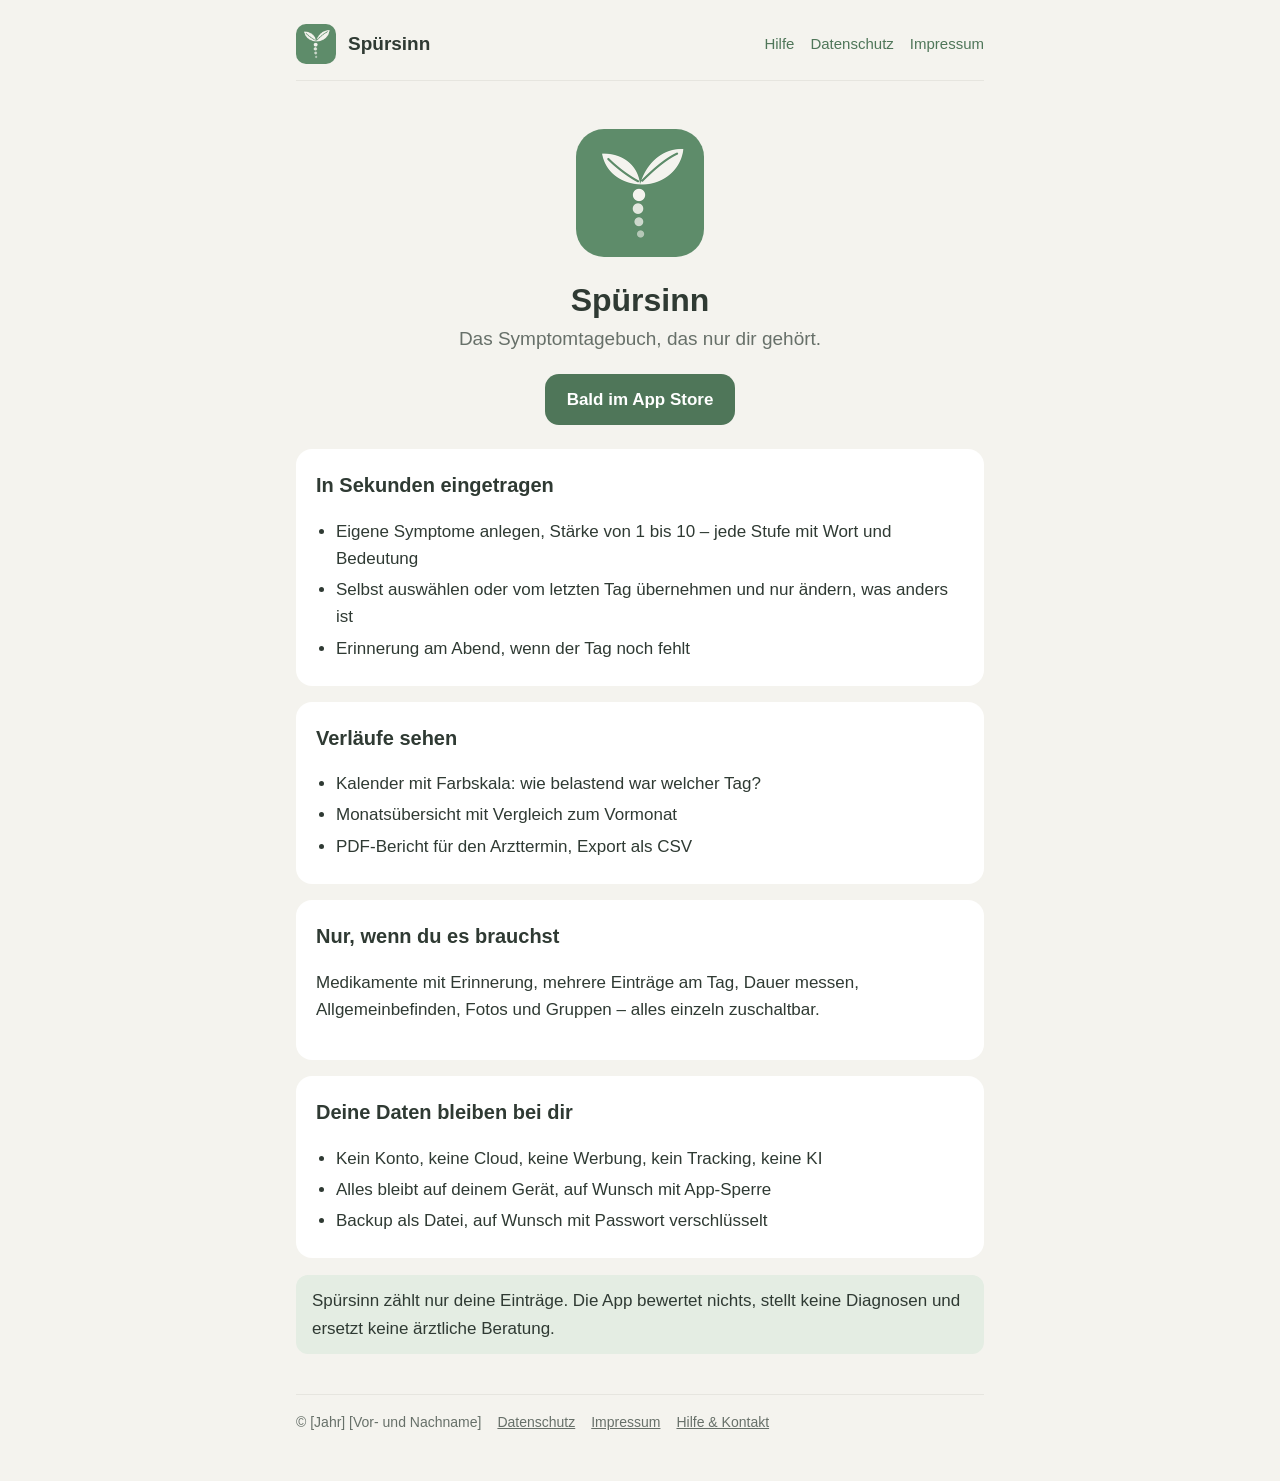
==== index.html @ fda6368c "Webseite: Start, Datenschutz, Impressum, Hilfe Co-Authored-By: Claude Opus 5.5 <noreply@anthropic.co" ====
<!doctype html>
<html lang="de">
<head>
<meta charset="utf-8">
<meta name="viewport" content="width=device-width, initial-scale=1">
<title>Spürsinn – Das Symptomtagebuch</title>
<meta name="description" content="Spürsinn ist ein schlichtes, privates Symptomtagebuch für das iPhone: schnell eintragen, Verläufe sehen, Bericht für den Arzttermin – ohne Konto und ohne Cloud.">
<link rel="icon" href="favicon.png">
<link rel="apple-touch-icon" href="apple-touch-icon.png">
<link rel="stylesheet" href="style.css">
</head>
<body>
<div class="wrap">
<header class="top">
  <a class="home" href="index.html"><img src="icon.png" alt="">Spürsinn</a>
  <nav>
    <a href="support.html">Hilfe</a>
    <a href="datenschutz.html">Datenschutz</a>
    <a href="impressum.html">Impressum</a>
  </nav>
</header>
<main>
<section class="hero">
  <img src="icon.png" alt="App-Symbol von Spürsinn: ein Keimling aus Punkten">
  <h1>Spürsinn</h1>
  <p class="claim">Das Symptomtagebuch, das nur dir gehört.</p>
  <!-- Link zum App Store ergänzen, sobald die App veröffentlicht ist -->
  <a class="badge" href="#">Bald im App Store</a>
</section>

<div class="card">
  <h2>In Sekunden eingetragen</h2>
  <ul class="points">
    <li>Eigene Symptome anlegen, Stärke von 1 bis 10 – jede Stufe mit Wort und Bedeutung</li>
    <li>Selbst auswählen oder vom letzten Tag übernehmen und nur ändern, was anders ist</li>
    <li>Erinnerung am Abend, wenn der Tag noch fehlt</li>
  </ul>
</div>

<div class="card">
  <h2>Verläufe sehen</h2>
  <ul class="points">
    <li>Kalender mit Farbskala: wie belastend war welcher Tag?</li>
    <li>Monatsübersicht mit Vergleich zum Vormonat</li>
    <li>PDF-Bericht für den Arzttermin, Export als CSV</li>
  </ul>
</div>

<div class="card">
  <h2>Nur, wenn du es brauchst</h2>
  <p>Medikamente mit Erinnerung, mehrere Einträge am Tag, Dauer messen, Allgemeinbefinden, Fotos und Gruppen – alles einzeln zuschaltbar.</p>
</div>

<div class="card">
  <h2>Deine Daten bleiben bei dir</h2>
  <ul class="points">
    <li>Kein Konto, keine Cloud, keine Werbung, kein Tracking, keine KI</li>
    <li>Alles bleibt auf deinem Gerät, auf Wunsch mit App-Sperre</li>
    <li>Backup als Datei, auf Wunsch mit Passwort verschlüsselt</li>
  </ul>
</div>

<p class="note">Spürsinn zählt nur deine Einträge. Die App bewertet nichts, stellt keine Diagnosen und ersetzt keine ärztliche Beratung.</p>

</main>
<footer>
  <span>© [Jahr] [Vor- und Nachname]</span>
  <a href="datenschutz.html">Datenschutz</a>
  <a href="impressum.html">Impressum</a>
  <a href="support.html">Hilfe &amp; Kontakt</a>
</footer>
</div>
</body>
</html>
---- style.css ----
/* Spürsinn – Webseite. Farben wie in der App („Salbei“). */
:root {
  --bg: #f4f3ee;
  --card: #ffffff;
  --text: #2f3a33;
  --muted: #677069;
  --accent: #4f7659;
  --accent-soft: #e4ede3;
  --line: #e6e5df;
  --on-accent: #ffffff;
}
@media (prefers-color-scheme: dark) {
  :root {
    --bg: #151916;
    --card: #1f2520;
    --text: #e3e9e2;
    --muted: #8e9a90;
    --accent: #7fae8a;
    --accent-soft: #27342b;
    --line: #2a312b;
    --on-accent: #102014;
  }
}
* { box-sizing: border-box; }
html { -webkit-text-size-adjust: 100%; }
body {
  margin: 0;
  background: var(--bg);
  color: var(--text);
  font: 17px/1.6 -apple-system, BlinkMacSystemFont, "Segoe UI", Roboto, sans-serif;
}
a { color: var(--accent); }
.wrap { max-width: 720px; margin: 0 auto; padding: 24px 16px 48px; }
header.top {
  display: flex; align-items: center; gap: 12px;
  padding-bottom: 16px; border-bottom: 1px solid var(--line); margin-bottom: 24px;
}
header.top img { width: 40px; height: 40px; border-radius: 10px; }
header.top a.home { display: flex; align-items: center; gap: 12px; text-decoration: none; color: var(--text); font-weight: 600; font-size: 19px; }
nav { margin-left: auto; display: flex; gap: 16px; flex-wrap: wrap; font-size: 15px; }
nav a { text-decoration: none; }
.hero { text-align: center; padding: 24px 0 8px; }
.hero img { width: 128px; height: 128px; border-radius: 28px; }
.hero h1 { margin: 16px 0 4px; font-size: 32px; line-height: 1.2; }
.hero p.claim { margin: 0; color: var(--muted); font-size: 19px; }
.badge {
  display: inline-block; margin-top: 20px; padding: 12px 22px; border-radius: 14px;
  background: var(--accent); color: var(--on-accent); text-decoration: none; font-weight: 600;
}
.card { background: var(--card); border-radius: 16px; padding: 20px; margin: 16px 0; }
.card h2 { margin-top: 0; font-size: 20px; }
ul.points { padding-left: 20px; margin: 0; }
ul.points li { margin: 4px 0; }
h1 { font-size: 28px; line-height: 1.25; }
h2 { font-size: 21px; margin-top: 32px; }
.note { background: var(--accent-soft); border-radius: 12px; padding: 12px 16px; }
table { width: 100%; border-collapse: collapse; font-size: 15px; }
th, td { text-align: left; vertical-align: top; padding: 8px 6px; border-bottom: 1px solid var(--line); }
footer { margin-top: 40px; padding-top: 16px; border-top: 1px solid var(--line); color: var(--muted); font-size: 14px; display: flex; gap: 16px; flex-wrap: wrap; }
footer a { color: var(--muted); }
details { background: var(--card); border-radius: 12px; padding: 12px 16px; margin: 10px 0; }
summary { cursor: pointer; font-weight: 600; }
@media (max-width: 480px) {
  nav { margin-left: 0; width: 100%; }
  header.top { flex-wrap: wrap; }
  table { font-size: 14px; }
}
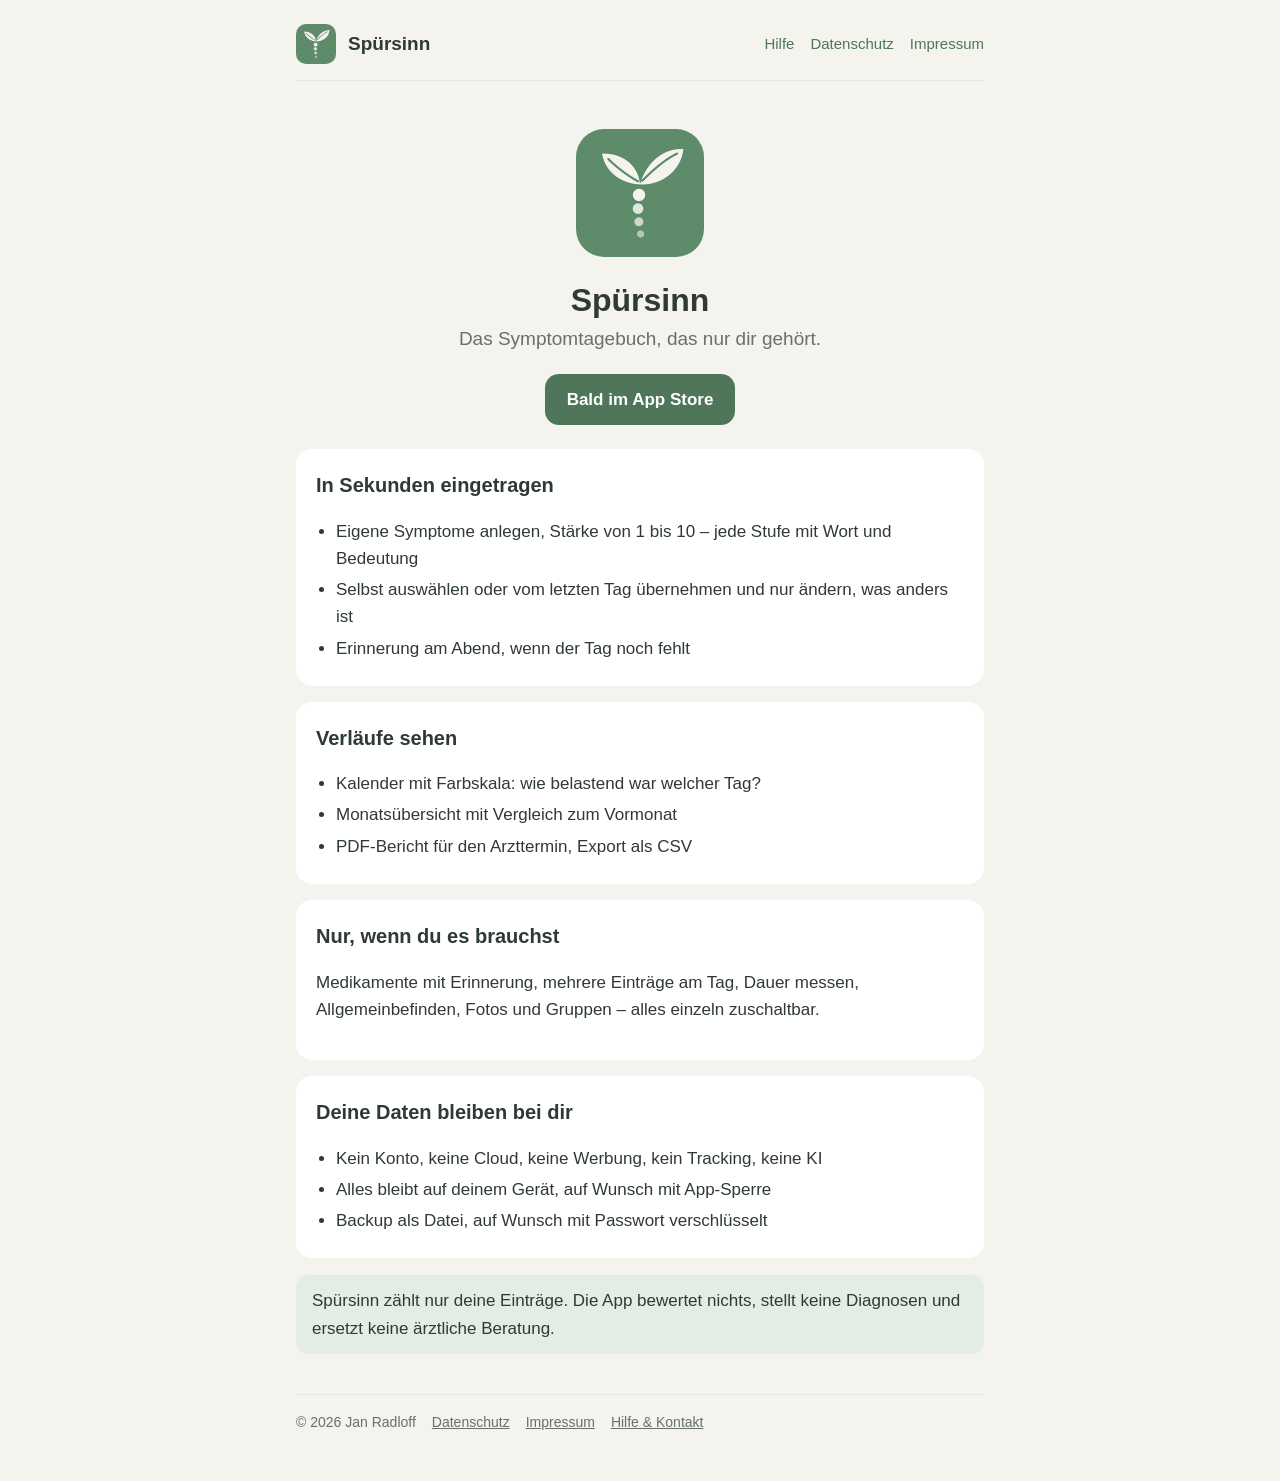
==== commit e0d9bc7a: "Angaben im Impressum und in der Datenschutzerklärung Co-Authored-By: Claude Opus 5.5 <noreply@anthro" ====
--- a/index.html
+++ b/index.html
@@ -64,7 +64,7 @@
 
 </main>
 <footer>
-  <span>© [Jahr] [Vor- und Nachname]</span>
+  <span>© 2026 Jan Radloff</span>
   <a href="datenschutz.html">Datenschutz</a>
   <a href="impressum.html">Impressum</a>
   <a href="support.html">Hilfe &amp; Kontakt</a>
